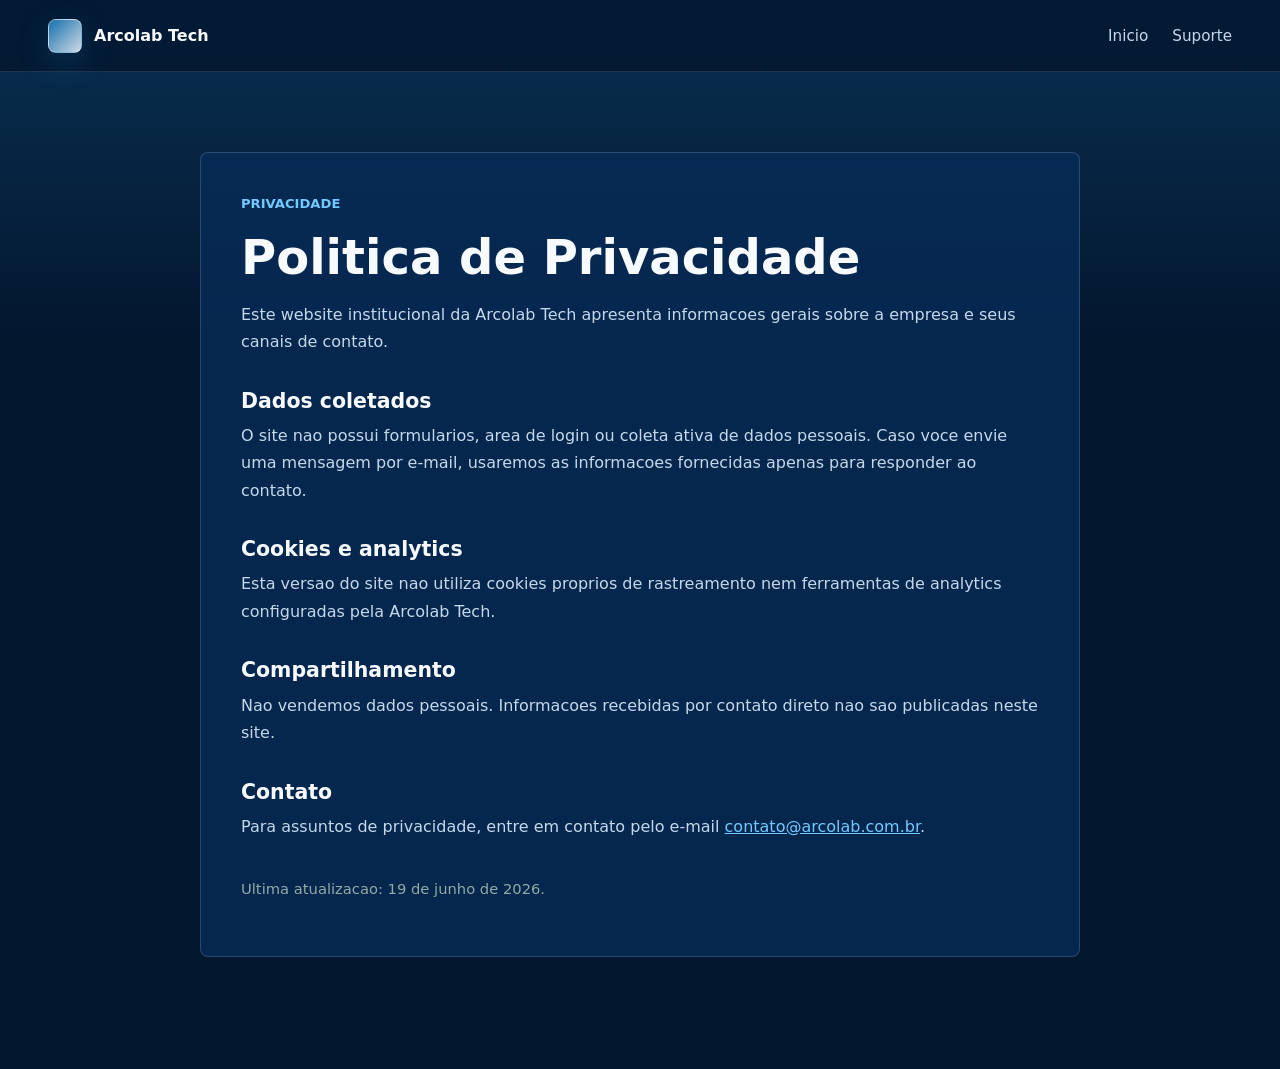
==== privacy.html @ 355c13af "Create Arcolab Tech website" ====
<!doctype html>
<html lang="pt-BR">
  <head>
    <meta charset="utf-8" />
    <meta name="viewport" content="width=device-width, initial-scale=1" />
    <title>Privacidade | Arcolab Tech</title>
    <meta
      name="description"
      content="Politica de privacidade da Arcolab Tech para o website institucional."
    />
    <meta name="theme-color" content="#0a1718" />
    <link rel="canonical" href="https://tech.arcolab.com.br/privacy.html" />
    <link rel="icon" href="favicon.svg" type="image/svg+xml" />
    <link rel="stylesheet" href="styles.css" />
  </head>
  <body class="simple-page">
    <header class="site-header simple-header" aria-label="Navegacao principal">
      <a class="brand" href="index.html" aria-label="Arcolab Tech">
        <span class="brand-mark" aria-hidden="true"></span>
        <span>Arcolab Tech</span>
      </a>
      <nav class="nav-links" aria-label="Links principais">
        <a href="index.html">Inicio</a>
        <a href="support.html">Suporte</a>
      </nav>
    </header>

    <main class="legal-shell">
      <section class="legal-content">
        <p class="eyebrow">Privacidade</p>
        <h1>Politica de Privacidade</h1>
        <p>
          Este website institucional da Arcolab Tech apresenta informacoes
          gerais sobre a empresa e seus canais de contato.
        </p>
        <h2>Dados coletados</h2>
        <p>
          O site nao possui formularios, area de login ou coleta ativa de dados
          pessoais. Caso voce envie uma mensagem por e-mail, usaremos as
          informacoes fornecidas apenas para responder ao contato.
        </p>
        <h2>Cookies e analytics</h2>
        <p>
          Esta versao do site nao utiliza cookies proprios de rastreamento nem
          ferramentas de analytics configuradas pela Arcolab Tech.
        </p>
        <h2>Compartilhamento</h2>
        <p>
          Nao vendemos dados pessoais. Informacoes recebidas por contato direto
          nao sao publicadas neste site.
        </p>
        <h2>Contato</h2>
        <p>
          Para assuntos de privacidade, entre em contato pelo e-mail
          <a href="mailto:contato@arcolab.com.br">contato@arcolab.com.br</a>.
        </p>
        <p class="legal-note">Ultima atualizacao: 19 de junho de 2026.</p>
      </section>
    </main>
  </body>
</html>
---- styles.css ----
:root {
  color-scheme: dark;
  --bg: #03172f;
  --bg-soft: #06244b;
  --panel: #082d5a;
  --panel-strong: #104680;
  --text: #f7fbff;
  --muted: #c5d8eb;
  --line: rgba(216, 235, 255, 0.17);
  --blue-deep: #07326a;
  --blue: #156baa;
  --blue-bright: #1772b0;
  --sky: #73c9ff;
  --ice: #e9f6ff;
  --shadow: rgba(0, 0, 0, 0.35);
  font-family:
    Inter, ui-sans-serif, system-ui, -apple-system, BlinkMacSystemFont, "Segoe UI",
    sans-serif;
}

* {
  box-sizing: border-box;
}

html {
  scroll-behavior: smooth;
}

body {
  min-width: 320px;
  margin: 0;
  background: var(--bg);
  color: var(--text);
}

a {
  color: inherit;
}

.site-header {
  position: fixed;
  top: 0;
  left: 0;
  z-index: 10;
  display: flex;
  width: 100%;
  min-height: 72px;
  align-items: center;
  justify-content: space-between;
  gap: 24px;
  padding: 18px 48px;
  border-bottom: 1px solid rgba(229, 239, 236, 0.12);
  background: rgba(3, 23, 47, 0.82);
  backdrop-filter: blur(16px);
}

.simple-header {
  position: sticky;
}

.brand {
  display: inline-flex;
  align-items: center;
  gap: 12px;
  color: var(--text);
  font-size: 1rem;
  font-weight: 700;
  text-decoration: none;
}

.brand-mark {
  width: 34px;
  height: 34px;
  border: 1px solid rgba(233, 246, 255, 0.38);
  border-radius: 8px;
  background:
    linear-gradient(135deg, rgba(23, 114, 176, 0.98), rgba(233, 246, 255, 0.88)),
    linear-gradient(45deg, transparent 48%, rgba(3, 23, 47, 0.72) 49%, transparent 52%);
  box-shadow: 0 10px 30px rgba(21, 107, 170, 0.28);
}

.nav-links {
  display: flex;
  align-items: center;
  gap: 24px;
  color: var(--muted);
  font-size: 0.95rem;
}

.nav-links a {
  text-decoration: none;
}

.nav-links a:hover,
.nav-links a:focus-visible {
  color: var(--sky);
}

.hero {
  position: relative;
  min-height: 88vh;
  overflow: hidden;
  display: flex;
  align-items: flex-end;
  padding: 144px 48px 96px;
}

.hero-media,
.hero-overlay {
  position: absolute;
  inset: 0;
}

.hero-media {
  display: block;
  transform: scale(1.02);
}

.hero-media img {
  display: block;
  width: 100%;
  height: 100%;
  object-fit: cover;
  object-position: center right;
}

.hero-overlay {
  background:
    linear-gradient(90deg, rgba(3, 23, 47, 0.92) 0%, rgba(3, 23, 47, 0.5) 38%, rgba(3, 23, 47, 0.08) 72%),
    linear-gradient(0deg, rgba(3, 23, 47, 0.94) 0%, rgba(3, 23, 47, 0.22) 48%, rgba(3, 23, 47, 0.34) 100%);
}

.hero-content {
  position: relative;
  z-index: 1;
  width: min(720px, 100%);
}

.eyebrow {
  margin: 0 0 18px;
  color: var(--sky);
  font-size: 0.82rem;
  font-weight: 800;
  text-transform: uppercase;
}

h1,
h2,
h3,
p {
  margin-top: 0;
}

h1 {
  margin-bottom: 20px;
  font-size: 4.7rem;
  line-height: 0.98;
}

h2 {
  margin-bottom: 0;
  font-size: 2.35rem;
  line-height: 1.08;
}

h3 {
  margin-bottom: 12px;
  font-size: 1.14rem;
  line-height: 1.2;
}

p {
  color: var(--muted);
  font-size: 1rem;
  line-height: 1.72;
}

.hero-copy {
  max-width: 620px;
  margin-bottom: 32px;
  color: #dceeff;
  font-size: 1.22rem;
}

.hero-actions {
  display: flex;
  flex-wrap: wrap;
  gap: 14px;
}

.button,
.contact-link {
  display: inline-flex;
  min-height: 48px;
  align-items: center;
  justify-content: center;
  border-radius: 8px;
  font-weight: 800;
  text-decoration: none;
}

.button {
  padding: 0 20px;
}

.button-primary {
  border: 1px solid rgba(115, 201, 255, 0.46);
  background: var(--ice);
  color: #061011;
}

.button-primary:hover,
.button-primary:focus-visible {
  background: var(--sky);
}

.button-secondary {
  border: 1px solid var(--line);
  background: rgba(242, 247, 245, 0.08);
  color: var(--text);
}

.button-secondary:hover,
.button-secondary:focus-visible {
  border-color: rgba(115, 201, 255, 0.5);
}

.section {
  border-top: 1px solid var(--line);
}

.section-inner {
  width: min(1120px, calc(100% - 48px));
  margin: 0 auto;
  padding: 88px 0;
}

.section-intro {
  background:
    radial-gradient(circle at 12% 0%, rgba(23, 114, 176, 0.24), transparent 28%),
    var(--bg);
}

.split {
  display: grid;
  grid-template-columns: minmax(0, 0.9fr) minmax(0, 1.1fr);
  gap: 56px;
  align-items: start;
}

.section-heading {
  width: min(720px, 100%);
  margin-bottom: 36px;
}

.service-grid {
  display: grid;
  grid-template-columns: repeat(3, minmax(0, 1fr));
  gap: 18px;
}

.service-card {
  min-height: 220px;
  padding: 26px;
  border: 1px solid var(--line);
  border-radius: 8px;
  background:
    linear-gradient(180deg, rgba(247, 251, 255, 0.08), rgba(247, 251, 255, 0.03)),
    var(--panel);
  box-shadow: 0 20px 50px var(--shadow);
}

.service-card:nth-child(2) {
  background:
    linear-gradient(180deg, rgba(23, 114, 176, 0.22), rgba(247, 251, 255, 0.03)),
    var(--panel-strong);
}

.service-card:nth-child(3) {
  background:
    linear-gradient(180deg, rgba(115, 201, 255, 0.12), rgba(247, 251, 255, 0.03)),
    var(--panel);
}

.section-process {
  background: #041d3b;
}

.process-list {
  display: grid;
  grid-template-columns: repeat(4, minmax(0, 1fr));
  border-top: 1px solid var(--line);
  border-left: 1px solid var(--line);
}

.process-item {
  min-height: 260px;
  padding: 26px;
  border-right: 1px solid var(--line);
  border-bottom: 1px solid var(--line);
}

.process-item span {
  display: block;
  margin-bottom: 36px;
  color: var(--sky);
  font-size: 0.9rem;
  font-weight: 900;
}

.section-contact {
  background:
    linear-gradient(135deg, rgba(233, 246, 255, 0.1), transparent 32%),
    linear-gradient(315deg, rgba(21, 107, 170, 0.3), transparent 40%),
    var(--bg-soft);
}

.contact-panel {
  display: grid;
  grid-template-columns: minmax(0, 1fr) auto;
  gap: 40px;
  align-items: center;
}

.contact-panel p {
  max-width: 700px;
}

.contact-link {
  min-width: 260px;
  padding: 0 22px;
  border: 1px solid rgba(115, 201, 255, 0.42);
  background: rgba(247, 251, 255, 0.08);
  color: var(--text);
}

.contact-link:hover,
.contact-link:focus-visible {
  background: rgba(23, 114, 176, 0.32);
}

.site-footer {
  display: flex;
  align-items: center;
  justify-content: space-between;
  gap: 20px;
  padding: 30px 48px;
  border-top: 1px solid var(--line);
  color: var(--muted);
  font-size: 0.92rem;
}

.footer-links {
  display: flex;
  gap: 18px;
}

.footer-links a {
  text-decoration: none;
}

.footer-links a:hover,
.footer-links a:focus-visible {
  color: var(--sky);
}

.simple-page {
  min-height: 100vh;
  background:
    linear-gradient(180deg, rgba(23, 114, 176, 0.28), transparent 340px),
    var(--bg);
}

.legal-shell {
  width: min(880px, calc(100% - 48px));
  margin: 0 auto;
  padding: 80px 0 112px;
}

.legal-content {
  border: 1px solid var(--line);
  border-radius: 8px;
  background: rgba(8, 45, 90, 0.74);
  padding: 40px;
}

.legal-content h1 {
  font-size: 3rem;
}

.legal-content h2 {
  margin-top: 34px;
  margin-bottom: 10px;
  font-size: 1.28rem;
}

.legal-content a {
  color: var(--sky);
}

.legal-note {
  margin-top: 36px;
  color: #91aaa6;
  font-size: 0.92rem;
}

:focus-visible {
  outline: 3px solid rgba(115, 201, 255, 0.86);
  outline-offset: 4px;
}

@media (max-width: 900px) {
  .site-header {
    padding: 16px 24px;
  }

  .hero {
    min-height: 84vh;
    padding: 128px 24px 72px;
  }

  .hero-overlay {
    background:
      linear-gradient(90deg, rgba(3, 23, 47, 0.92) 0%, rgba(3, 23, 47, 0.48) 100%),
      linear-gradient(0deg, rgba(3, 23, 47, 0.96) 0%, rgba(3, 23, 47, 0.22) 58%, rgba(3, 23, 47, 0.3) 100%);
  }

  h1 {
    font-size: 3.45rem;
  }

  h2 {
    font-size: 2rem;
  }

  .section-inner {
    width: min(100% - 32px, 720px);
    padding: 72px 0;
  }

  .split,
  .service-grid,
  .contact-panel {
    grid-template-columns: 1fr;
  }

  .process-list {
    grid-template-columns: repeat(2, minmax(0, 1fr));
  }
}

@media (max-width: 640px) {
  .site-header {
    position: sticky;
    flex-direction: column;
    align-items: flex-start;
    gap: 14px;
  }

  .nav-links {
    width: 100%;
    justify-content: space-between;
    gap: 10px;
    font-size: 0.9rem;
  }

  .hero {
    min-height: auto;
    padding: 64px 20px 68px;
  }

  h1 {
    font-size: 2.7rem;
  }

  h2 {
    font-size: 1.72rem;
  }

  .hero-copy {
    font-size: 1.08rem;
  }

  .button,
  .contact-link {
    width: 100%;
  }

  .process-list {
    grid-template-columns: 1fr;
  }

  .process-item {
    min-height: 210px;
  }

  .site-footer {
    align-items: flex-start;
    flex-direction: column;
    padding: 28px 20px;
  }

  .legal-shell {
    width: min(100% - 32px, 880px);
    padding: 48px 0 80px;
  }

  .legal-content {
    padding: 28px 22px;
  }

  .legal-content h1 {
    font-size: 2.25rem;
  }
}
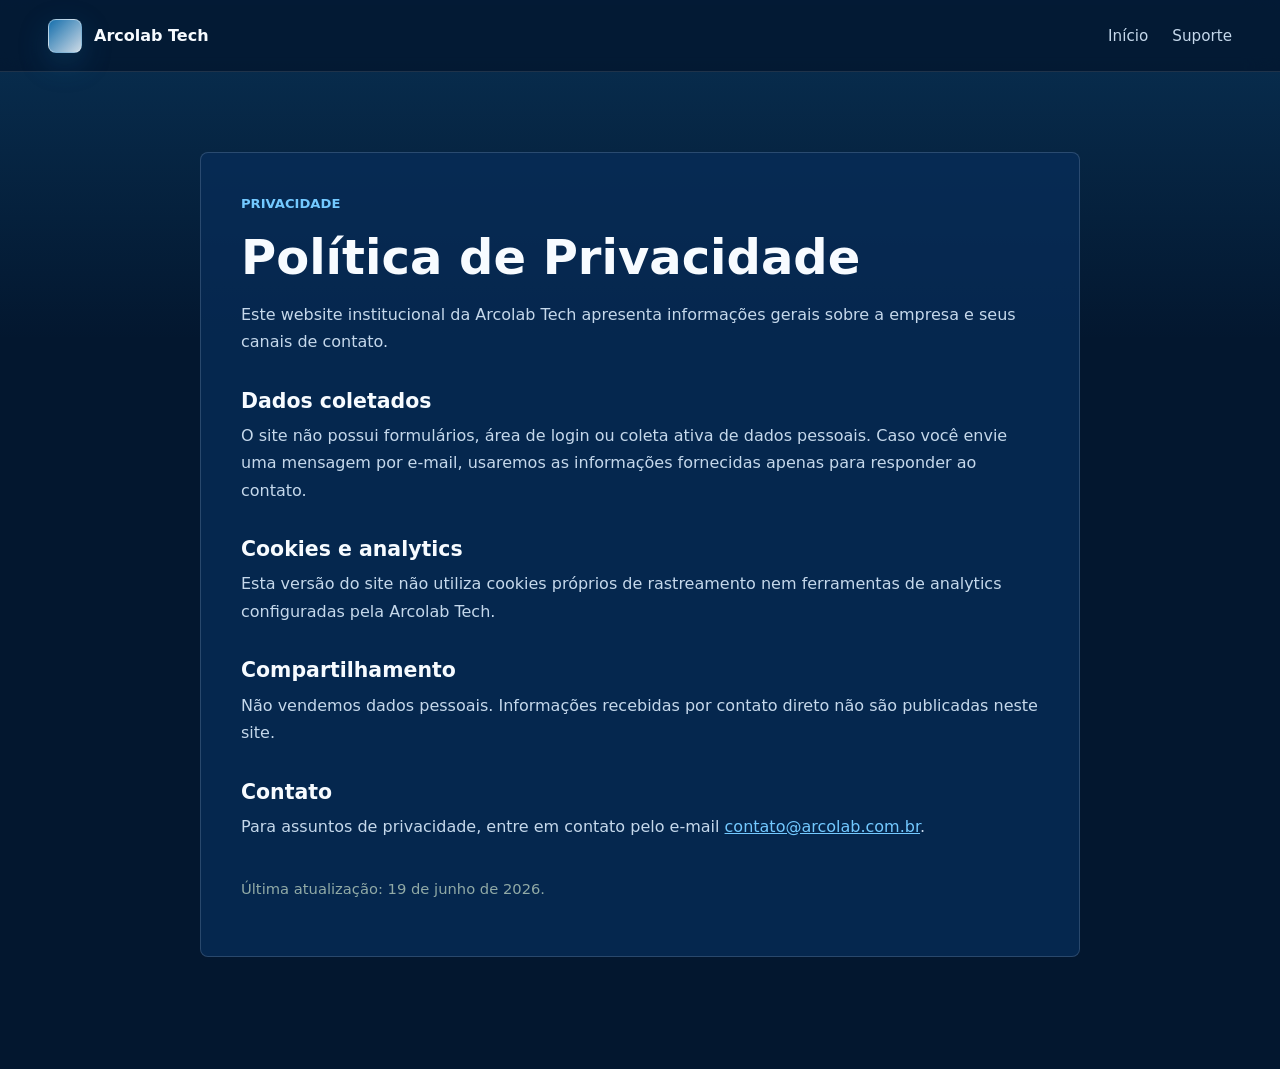
==== commit f0151404: "Fix Portuguese accents" ====
--- a/privacy.html
+++ b/privacy.html
@@ -6,7 +6,7 @@
     <title>Privacidade | Arcolab Tech</title>
     <meta
       name="description"
-      content="Politica de privacidade da Arcolab Tech para o website institucional."
+      content="Política de privacidade da Arcolab Tech para o website institucional."
     />
     <meta name="theme-color" content="#0a1718" />
     <link rel="canonical" href="https://tech.arcolab.com.br/privacy.html" />
@@ -14,13 +14,13 @@
     <link rel="stylesheet" href="styles.css" />
   </head>
   <body class="simple-page">
-    <header class="site-header simple-header" aria-label="Navegacao principal">
+    <header class="site-header simple-header" aria-label="Navegação principal">
       <a class="brand" href="index.html" aria-label="Arcolab Tech">
         <span class="brand-mark" aria-hidden="true"></span>
         <span>Arcolab Tech</span>
       </a>
       <nav class="nav-links" aria-label="Links principais">
-        <a href="index.html">Inicio</a>
+        <a href="index.html">Início</a>
         <a href="support.html">Suporte</a>
       </nav>
     </header>
@@ -28,33 +28,33 @@
     <main class="legal-shell">
       <section class="legal-content">
         <p class="eyebrow">Privacidade</p>
-        <h1>Politica de Privacidade</h1>
+        <h1>Política de Privacidade</h1>
         <p>
-          Este website institucional da Arcolab Tech apresenta informacoes
+          Este website institucional da Arcolab Tech apresenta informações
           gerais sobre a empresa e seus canais de contato.
         </p>
         <h2>Dados coletados</h2>
         <p>
-          O site nao possui formularios, area de login ou coleta ativa de dados
-          pessoais. Caso voce envie uma mensagem por e-mail, usaremos as
-          informacoes fornecidas apenas para responder ao contato.
+          O site não possui formulários, área de login ou coleta ativa de dados
+          pessoais. Caso você envie uma mensagem por e-mail, usaremos as
+          informações fornecidas apenas para responder ao contato.
         </p>
         <h2>Cookies e analytics</h2>
         <p>
-          Esta versao do site nao utiliza cookies proprios de rastreamento nem
+          Esta versão do site não utiliza cookies próprios de rastreamento nem
           ferramentas de analytics configuradas pela Arcolab Tech.
         </p>
         <h2>Compartilhamento</h2>
         <p>
-          Nao vendemos dados pessoais. Informacoes recebidas por contato direto
-          nao sao publicadas neste site.
+          Não vendemos dados pessoais. Informações recebidas por contato direto
+          não são publicadas neste site.
         </p>
         <h2>Contato</h2>
         <p>
           Para assuntos de privacidade, entre em contato pelo e-mail
           <a href="mailto:contato@arcolab.com.br">contato@arcolab.com.br</a>.
         </p>
-        <p class="legal-note">Ultima atualizacao: 19 de junho de 2026.</p>
+        <p class="legal-note">Última atualização: 19 de junho de 2026.</p>
       </section>
     </main>
   </body>
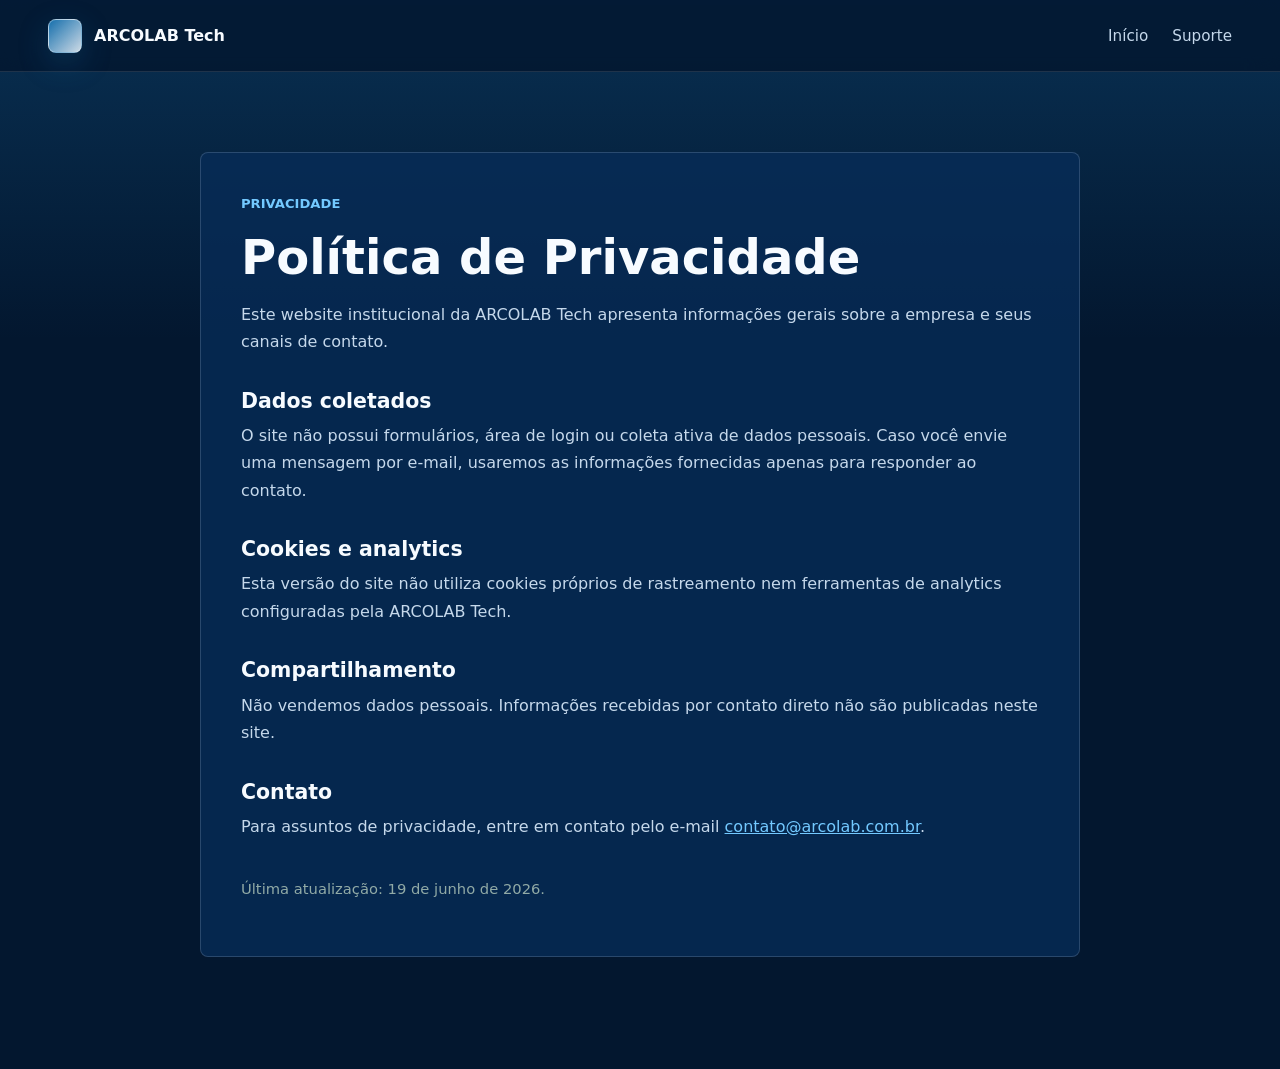
==== commit df4ea228: "Use uppercase ARCOLAB brand name" ====
--- a/privacy.html
+++ b/privacy.html
@@ -3,10 +3,10 @@
   <head>
     <meta charset="utf-8" />
     <meta name="viewport" content="width=device-width, initial-scale=1" />
-    <title>Privacidade | Arcolab Tech</title>
+    <title>Privacidade | ARCOLAB Tech</title>
     <meta
       name="description"
-      content="Política de privacidade da Arcolab Tech para o website institucional."
+      content="Política de privacidade da ARCOLAB Tech para o website institucional."
     />
     <meta name="theme-color" content="#0a1718" />
     <link rel="canonical" href="https://tech.arcolab.com.br/privacy.html" />
@@ -15,9 +15,9 @@
   </head>
   <body class="simple-page">
     <header class="site-header simple-header" aria-label="Navegação principal">
-      <a class="brand" href="index.html" aria-label="Arcolab Tech">
+      <a class="brand" href="index.html" aria-label="ARCOLAB Tech">
         <span class="brand-mark" aria-hidden="true"></span>
-        <span>Arcolab Tech</span>
+        <span>ARCOLAB Tech</span>
       </a>
       <nav class="nav-links" aria-label="Links principais">
         <a href="index.html">Início</a>
@@ -30,7 +30,7 @@
         <p class="eyebrow">Privacidade</p>
         <h1>Política de Privacidade</h1>
         <p>
-          Este website institucional da Arcolab Tech apresenta informações
+          Este website institucional da ARCOLAB Tech apresenta informações
           gerais sobre a empresa e seus canais de contato.
         </p>
         <h2>Dados coletados</h2>
@@ -42,7 +42,7 @@
         <h2>Cookies e analytics</h2>
         <p>
           Esta versão do site não utiliza cookies próprios de rastreamento nem
-          ferramentas de analytics configuradas pela Arcolab Tech.
+          ferramentas de analytics configuradas pela ARCOLAB Tech.
         </p>
         <h2>Compartilhamento</h2>
         <p>
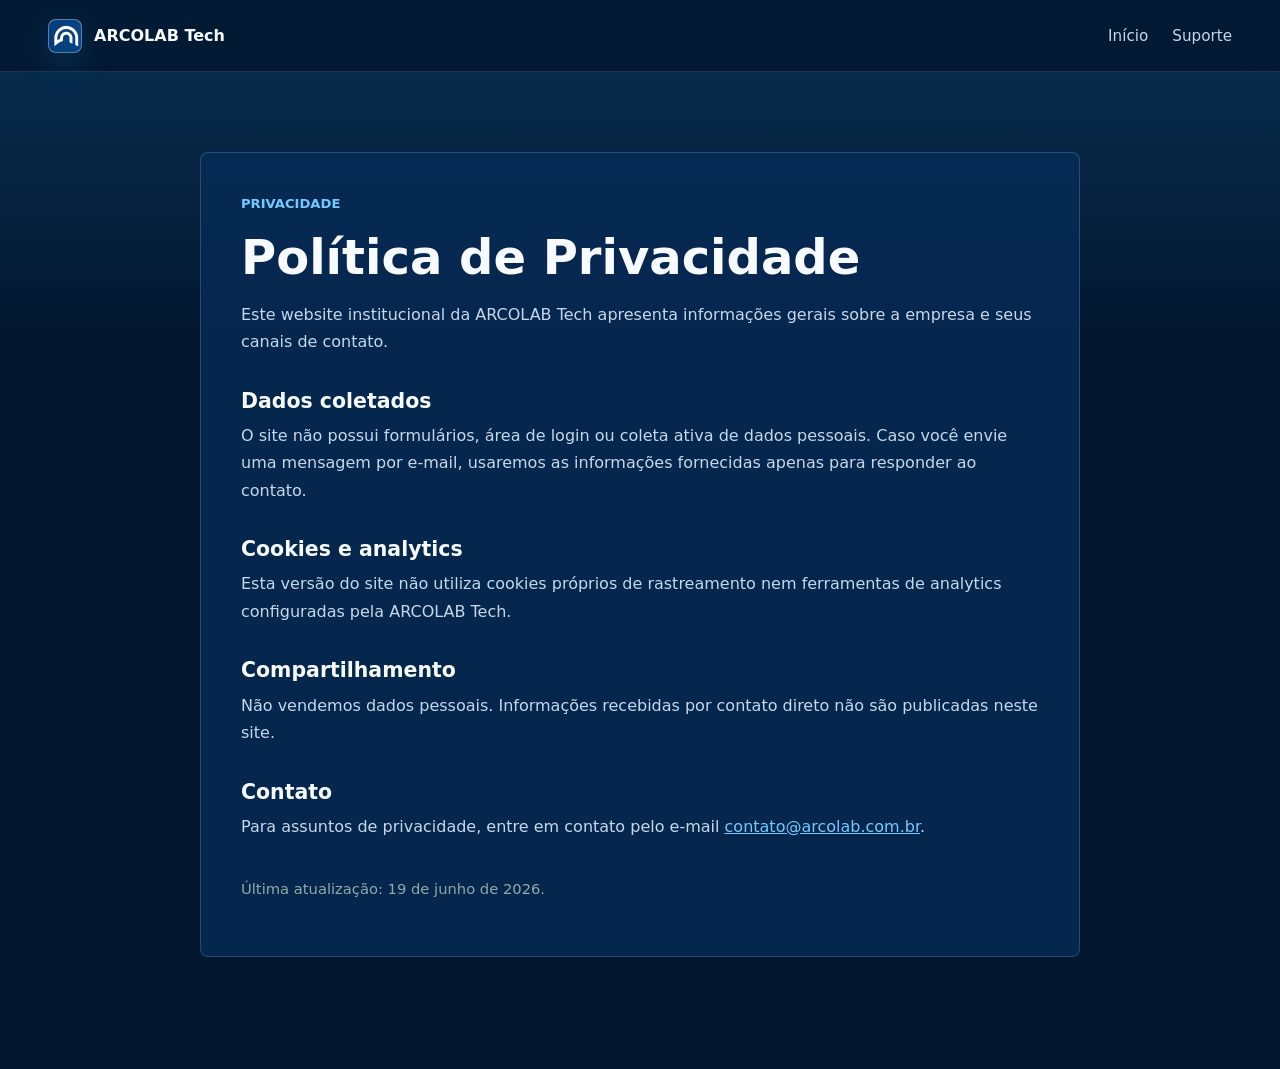
==== commit a59e9063: "Use ARCOLAB symbol for icons" ====
--- a/privacy.html
+++ b/privacy.html
@@ -10,7 +10,9 @@
     />
     <meta name="theme-color" content="#0a1718" />
     <link rel="canonical" href="https://tech.arcolab.com.br/privacy.html" />
-    <link rel="icon" href="favicon.svg" type="image/svg+xml" />
+    <link rel="icon" href="assets/icons/favicon-32.png" sizes="32x32" type="image/png" />
+    <link rel="icon" href="assets/icons/favicon-64.png" sizes="64x64" type="image/png" />
+    <link rel="apple-touch-icon" href="assets/icons/apple-touch-icon.png" />
     <link rel="stylesheet" href="styles.css" />
   </head>
   <body class="simple-page">
--- a/styles.css
+++ b/styles.css
@@ -73,10 +73,9 @@
   height: 34px;
   border: 1px solid rgba(233, 246, 255, 0.38);
   border-radius: 8px;
-  background:
-    linear-gradient(135deg, rgba(23, 114, 176, 0.98), rgba(233, 246, 255, 0.88)),
-    linear-gradient(45deg, transparent 48%, rgba(3, 23, 47, 0.72) 49%, transparent 52%);
+  background: #07326a url("assets/icons/favicon-64.png") center / cover no-repeat;
   box-shadow: 0 10px 30px rgba(21, 107, 170, 0.28);
+  overflow: hidden;
 }
 
 .nav-links {
